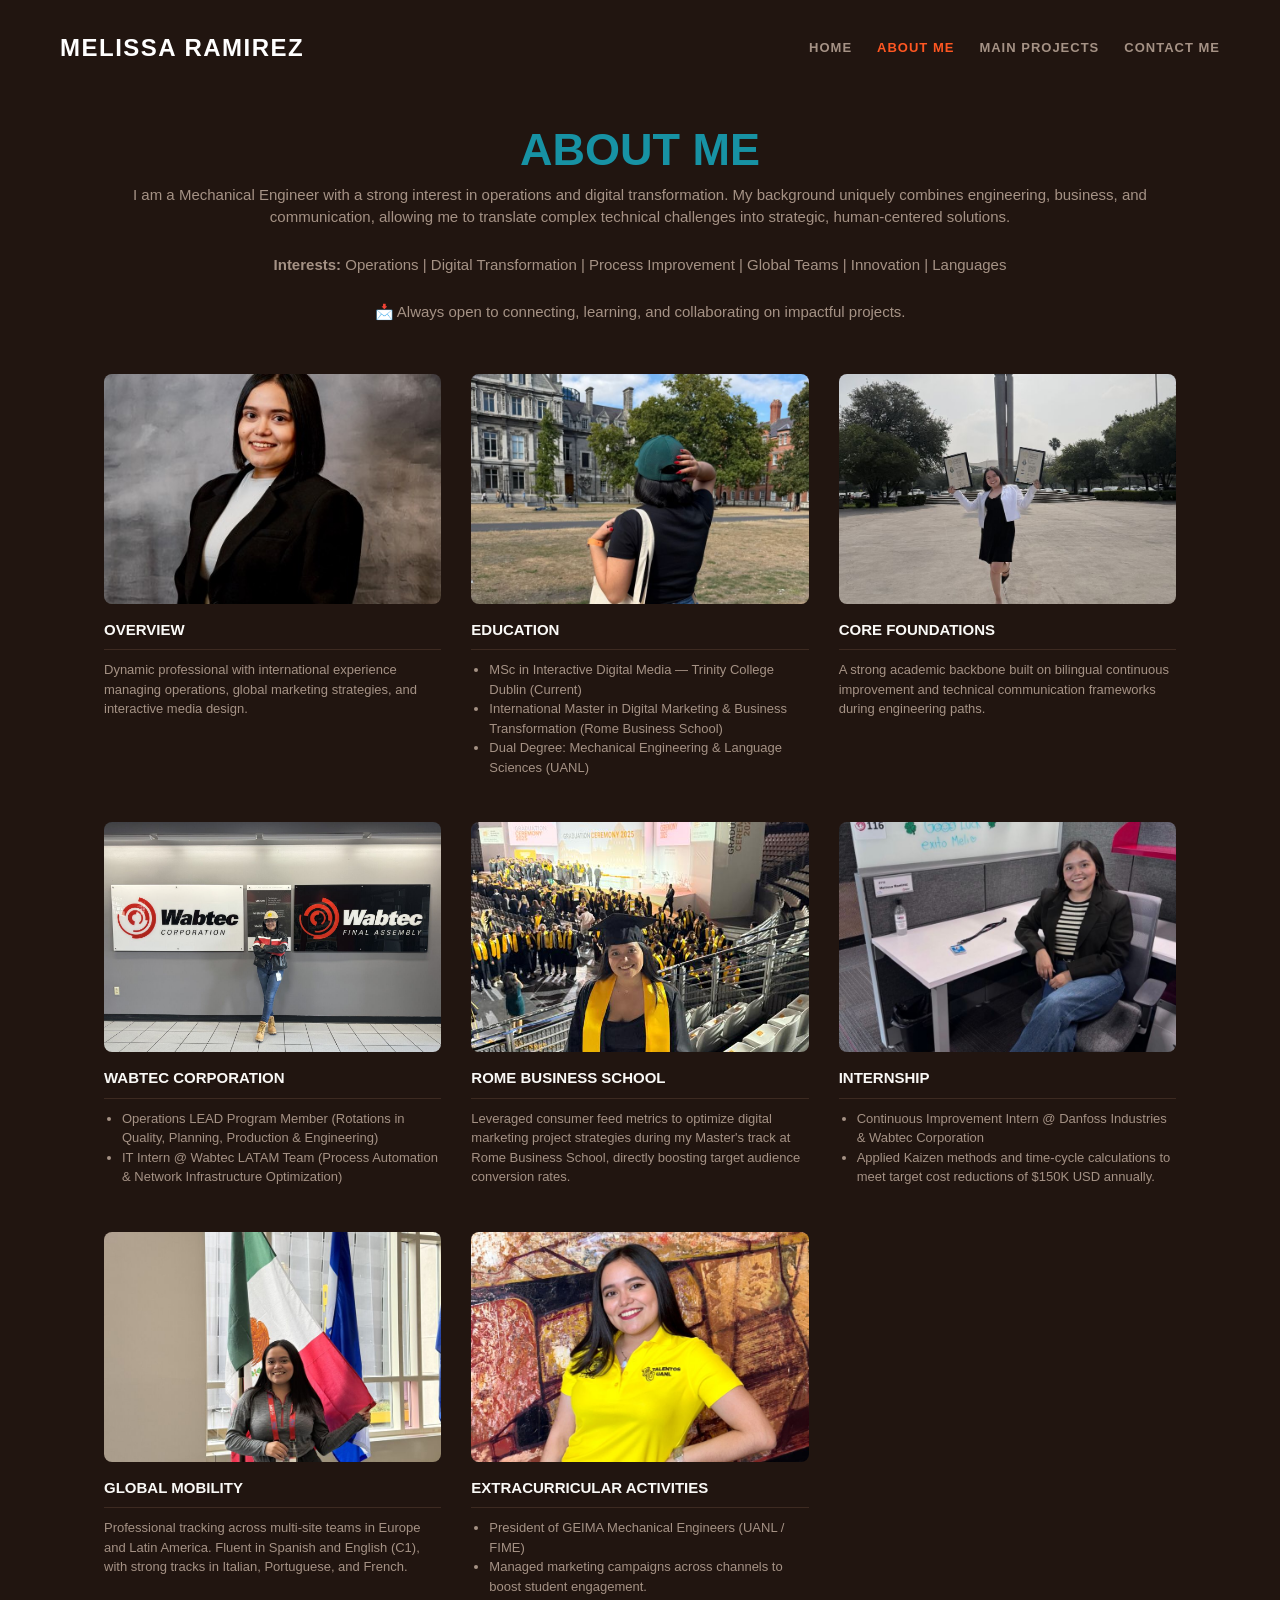
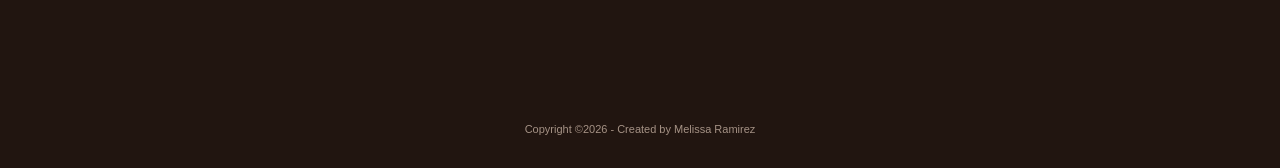
==== about.html @ 758a5d8a "Update about.html" ====
<!DOCTYPE html>
<html lang="en">
<head>
    <meta charset="UTF-8">
    <meta name="viewport" content="width=device-width, initial-scale=1.0">
    <title>About Me | Melissa Ramirez</title>
    <link rel="stylesheet" href="css/style.css">
</head>
<body>
    <header>
        <div class="logo">
            <h1>Melissa Ramirez</h1>
        </div>
        <nav class="menu">
            <a href="index.html">Home</a>
            <a href="about.html" class="active">About me</a>
            <a href="projects.html">Main Projects</a>
            <a href="contact.html">Contact me</a>
        </nav>
    </header>

    <main class="gallery-layout-container"> 
        <section class="gallery-header">
            <h2>About Me</h2>
            <p>I am a Mechanical Engineer with a strong interest in operations and digital transformation. My background uniquely combines engineering, business, and communication, allowing me to translate complex technical challenges into strategic, human-centered solutions.</p>
            <p class="interests"><strong>Interests:</strong> Operations | Digital Transformation | Process Improvement | Global Teams | Innovation | Languages</p>
            <p class="contact-prompt">📩 Always open to connecting, learning, and collaborating on impactful projects.</p>
        </section>

        <section class="editorial-about-grid">
            <article class="about-grid-card">
                <div class="card-image-box">
                    <img src="images/img1.jpg" alt="Melissa Ramirez Executive Portrait">
                </div>
                <div class="card-text-content">
                    <h3>Overview</h3>
                    <p>Dynamic professional with international experience managing operations, global marketing strategies, and interactive media design.</p>
                </div>
            </article>
            <article class="about-grid-card">
                <div class="card-image-box">
                    <img src="images/img2.jpg" alt="Trinity College Dublin Campus Asset">
                </div>
                <div class="card-text-content">
                    <h3>Education</h3>
                    <ul>
                        <li>MSc in Interactive Digital Media — Trinity College Dublin (Current)</li>
                        <li>International Master in Digital Marketing & Business Transformation (Rome Business School)</li>
                        <li>Dual Degree: Mechanical Engineering & Language Sciences (UANL)</li>
                    </ul>
                </div>
            </article>
            <article class="about-grid-card">
                <div class="card-image-box">
                    <img src="images/img3.jpg" alt="Double Degree Graduation Ceremony">
                </div>
                <div class="card-text-content">
                    <h3>Core Foundations</h3>
                    <p>A strong academic backbone built on bilingual continuous improvement and technical communication frameworks during engineering paths.</p>
                </div>
            </article>
            <article class="about-grid-card">
                <div class="card-image-box">
                    <img src="images/img4.jpg" alt="Wabtec Corporation Manufacturing Plant Assembly">
                </div>
                <div class="card-text-content">
                    <h3>Wabtec Corporation</h3>
                    <ul>
                        <li>Operations LEAD Program Member (Rotations in Quality, Planning, Production & Engineering)</li>
                        <li>IT Intern @ Wabtec LATAM Team (Process Automation & Network Infrastructure Optimization)</li>
                    </ul>
                </div>
            </article>
            <article class="about-grid-card">
                <div class="card-image-box">
                    <img src="images/img5.jpg" alt="Digital Marketing Master Graduation Profile">
                </div>
                <div class="card-text-content">
                    <h3>Rome Business School</h3>
                    <p>Leveraged consumer feed metrics to optimize digital marketing project strategies during my Master's track at Rome Business School, directly boosting target audience conversion rates.</p>
                </div>
            </article>
            <article class="about-grid-card">
                <div class="card-image-box">
                    <img src="images/img6.jpg" alt="Working at Manufacturing Plant Desk Station">
                </div>
                <div class="card-text-content">
                    <h3>Internship</h3>
                    <ul>
                        <li>Continuous Improvement Intern @ Danfoss Industries & Wabtec Corporation </li>
                        <li>Applied Kaizen methods and time-cycle calculations to meet target cost reductions of $150K USD annually.</li>
                    </ul>
                </div>
            </article>
            <article class="about-grid-card">
                <div class="card-image-box">
                    <img src="images/img7.jpg" alt="Melissa Ramirez International Mobility Setup">
                </div>
                <div class="card-text-content">
                    <h3>Global Mobility</h3>
                    <p>Professional tracking across multi-site teams in Europe and Latin America. Fluent in Spanish and English (C1), with strong tracks in Italian, Portuguese, and French.</p>
                </div>
            </article>
            <article class="about-grid-card">
                <div class="card-image-box">
                    <img src="images/img8.jpg" alt="GEIMA Mechanical Engineers UANL Team Group">
                </div>
                <div class="card-text-content">
                    <h3>Extracurricular activities</h3>
                    <ul>
                        <li>President of GEIMA Mechanical Engineers (UANL / FIME)</li>
                        <li>Managed marketing campaigns across channels to boost student engagement.</li>
                    </ul>
                </div>
            </article>
        </section>
    </main>   

    <footer>
        <p>Copyright &copy;2026 - Created by Melissa Ramirez</p>
    </footer>
    <script src="js/script.js"></script>
</body>
</html>
---- css/style.css ----
:root {
    --bg-dark: #211510;
    --bg-canvas: #f7f4eb;
    --primary-orange: #FF5722;
    --primary-orange-hover: #e04613;
    --text-light: #ffffff;
    --text-muted: #a59285;
    --text-dark: #1b2d36;
    --accent-teal: #1792A4;
}

* {
    margin: 0;
    padding: 0;
    box-sizing: border-box;
}

body {
    background-color: var(--bg-dark);
    font-family: 'Arial', sans-serif;
    color: var(--text-light);
    min-height: 100vh;
    display: flex;
    flex-direction: column;
    justify-content: space-between;
    line-height: 1.5;
}

img {
    max-width: 100%;
    display: block;
}

header {
    display: flex;
    justify-content: space-between;
    align-items: center;
    padding: 30px 60px;
    width: 100%;
}

header .logo h1 {
    font-size: 24px;
    letter-spacing: 1.5px;
    text-transform: uppercase;
}

header .menu {
    display: flex;
    gap: 25px;
}

header .menu a {
    color: var(--text-muted);
    text-decoration: none;
    font-weight: bold;
    font-size: 13px;
    text-transform: uppercase;
    letter-spacing: 1px;
}

header .menu a:hover, header .menu a.active {
    color: var(--primary-orange);
}

.desktop-menu-bar {
    display: flex;
    justify-content: center;
    gap: 35px;
    padding: 5px 0 25px;
    font-size: 11px;
    text-transform: uppercase;
    letter-spacing: 2px;
    color: var(--text-muted);
}

.graphic-hero, .gallery-layout-container, .contact-main-container {
    max-width: 1200px;
    margin: 20px auto 80px;
    padding: 0 5%;
}

.graphic-hero {
    margin-top: 30px;
    text-align: center;
}

.location-tag {
    display: block;
    font-size: 11px;
    font-weight: bold;
    letter-spacing: 2px;
    color: #a5e6ef;
    margin-bottom: 25px;
}

.giant-title {
    font-size: 65px;
    text-transform: uppercase;
    line-height: 0.9;
}

.bottom-title {
    color: var(--text-muted);
    margin-top: 10px;
}

.image-stack-container {
    position: relative;
    width: 100%;
    max-width: 800px;
    height: 340px; 
    margin: 15px auto; 
    display: flex;
    justify-content: center;
    align-items: center;
    z-index: 2;
}

.stacked-card {
    position: absolute;
    width: 220px;
    height: 220px;
    background-color: var(--text-light);
    border-radius: 16px;
    overflow: hidden;
    box-shadow: 0 15px 35px rgba(0, 0, 0, 0.3);
}

.stacked-card img, .card-image-box img, .contact-photo {
    width: 100%;
    height: 100%;
    object-fit: cover;
}

.card-left { transform: translateX(-210px) translateY(15px) rotate(-12deg); z-index: 1; }
.card-right { transform: translateX(210px) translateY(20px) rotate(12deg); z-index: 1; }
.card-center { transform: translateX(0) rotate(-1deg); z-index: 3; width: 230px; height: 230px; border: 4px solid var(--text-light); }

.image-stack-container:hover .card-left { transform: translateX(-270px) translateY(5px) rotate(-18deg); }
.image-stack-container:hover .card-right { transform: translateX(270px) translateY(10px) rotate(18deg); }
.image-stack-container:hover .card-center { transform: scale(1.05) rotate(0deg); }

.hero-intro-text {
    max-width: 540px;
    margin: 30px auto 0;
    text-align: center;
}

.hero-intro-text p, .gallery-header p {
    font-size: 15px;
    color: var(--text-muted);
    margin-bottom: 25px;
}

.graphic-btn, .send-btn {
    display: inline-block;
    background-color: var(--primary-orange);
    color: var(--text-light);
    text-decoration: none;
    font-size: 13px;
    font-weight: bold;
    text-transform: uppercase;
    padding: 12px 30px;
    border-radius: 20px;
    border: 1px solid var(--primary-orange);
    cursor: pointer;
}

.graphic-btn:hover, .send-btn:hover {
    background-color: var(--primary-orange-hover);
}

.gallery-header {
    text-align: center;
    margin-bottom: 50px;
}

.gallery-header h2 {
    font-size: 45px;
    text-transform: uppercase;
    color: var(--accent-teal); 
}

.editorial-about-grid {
    display: grid;
    grid-template-columns: repeat(3, 1fr); 
    gap: 30px; 
}

.about-grid-card {
    display: flex;
    flex-direction: column;
}

.card-image-box {
    width: 100%;
    height: 230px; 
    overflow: hidden;
    border-radius: 8px;
    background-color: #3d2a21; 
}

.about-grid-card:hover .card-image-box img { transform: scale(1.05); }

.card-text-content { padding: 15px 0; }

.card-text-content h3 {
    font-size: 15px;
    font-weight: bold;
    text-transform: uppercase;
    color: #faf9f6; 
    border-bottom: 1px solid #3d2a21;
    padding-bottom: 8px;
    margin-bottom: 10px;
}

.card-text-content p, .card-text-content ul {
    font-size: 13px;
    color: var(--text-muted); 
}

.card-text-content ul { padding-left: 18px; }

.desktop-canvas {
    position: relative;
    width: calc(100vw - 120px);
    max-width: 1400px;
    height: 72vh;
    min-height: 520px;
    margin: 0 auto;
    background-color: var(--bg-canvas); 
    border-radius: 32px;
    overflow: hidden;
}

.desktop-center-title {
    position: absolute;
    top: 50%;
    left: 54%;
    transform: translate(-50%, -50%);
    text-align: center;
}

.desktop-center-title .script-title {
    font-style: italic;
    font-family: Georgia, serif;
    color: #e0532b; 
    font-size: 32px;
    display: block;
}

.desktop-center-title .bold-title {
    font-size: 80px;
    text-transform: uppercase;
    color: var(--text-dark); 
}

.desktop-center-title .year-title {
    color: #8c969a;
    font-size: 14px;
    display: block;
}

.desktop-item {
    position: absolute;
    display: flex;
    flex-direction: column;
    align-items: center;
    cursor: pointer;
    z-index: 10;
    padding: 10px;
}

.desktop-item .folder-icon { font-size: 42px; }

.desktop-item .item-name {
    font-size: 11px;
    font-weight: bold;
    color: var(--text-dark);
    text-transform: uppercase;
}

.desktop-item:hover { transform: scale(1.08); z-index: 100; }

.pos-1 { top: 12%; left: 24%; transform: rotate(-3deg); }
.pos-2 { top: 12%; right: 14%; transform: rotate(4deg); }
.pos-3 { top: 46%; left: 21%; transform: rotate(3deg); }
.pos-4 { top: 46%; right: 11%; transform: rotate(-4deg); }
.pos-5 { bottom: 10%; left: 28%; transform: rotate(-2deg); }
.pos-6 { bottom: 10%; right: 18%; transform: rotate(5deg); }
.pos-7 { top: 8%; left: 54%; transform: rotate(2deg); }

.desktop-tooltip {
    display: none;
    position: absolute;
    width: 280px;
    background: var(--text-light);
    color: #333333;
    padding: 18px;
    border-radius: 20px;
    border: 1px solid #e9edf2;
    z-index: 999;
}

.desktop-item:hover .desktop-tooltip { display: block; }

.desktop-tooltip h4 { color: #e0532b; font-size: 15px; }

.desktop-tooltip .tooltip-date { 
    font-size: 11px; 
    color: #718096; 
    font-weight: bold; 
    text-transform: uppercase; 
}

.desktop-tooltip p { font-size: 12.5px; color: #4a5568; }

.pos-1 .desktop-tooltip, .pos-3 .desktop-tooltip, .pos-5 .desktop-tooltip { left: 115%; top: -10px; }
.pos-2 .desktop-tooltip, .pos-4 .desktop-tooltip, .pos-6 .desktop-tooltip, .pos-7 .desktop-tooltip { right: 115%; top: -10px; }

.desktop-sidebar-dock {
    position: absolute;
    left: 20px;
    top: 50%;
    transform: translateY(-50%);
    padding: 18px 12px;
    background: rgba(255, 255, 255, 0.8);
    border-radius: 20px;
}

.dock-list { 
    list-style: none; 
    display: flex; 
    flex-direction: column; 
    gap: 14px; 
}

.dock-icon {
    font-size: 24px;
    width: 32px;
    height: 32px;
    display: flex;
    justify-content: center;
    align-items: center;
    cursor: pointer;
    position: relative;
}

.dock-icon:hover { transform: scale(1.2); }

.dock-label {
    display: none;
    position: absolute;
    left: 42px;
    top: 50%;
    transform: translateY(-50%);
    background-color: var(--text-dark);
    color: var(--text-light);
    font-size: 11px;
    font-weight: bold;
    padding: 6px 12px;
    border-radius: 20px;
    white-space: nowrap;
}

.dock-icon:hover .dock-label { display: flex; }

.contact-container-grid {
    display: grid;
    grid-template-columns: 280px 1fr; 
    gap: 50px; 
    margin-top: 30px;
}

.contact-photo {
    max-width: 240px; 
    height: 300px; 
    border-radius: 16px;
    margin-bottom: 20px;
}

.direct-contact-box {
    background: rgba(255, 255, 255, 0.05);
    padding: 20px;
    border-radius: 16px;
}

.direct-contact-box h3 {
    font-size: 11px;
    text-transform: uppercase;
    color: var(--primary-orange); 
}

.contact-row-link {
    display: flex;
    align-items: center;
    gap: 10px;
    color: var(--text-light);
    text-decoration: none;
    font-size: 13px;
}

.contact-form { display: flex; flex-direction: column; gap: 25px; }

.contact-form .form-group { display: flex; flex-direction: column; gap: 8px; }

.contact-form label { font-size: 11px; font-weight: bold; color: var(--text-muted); }

.contact-form input, .contact-form textarea {
    width: 100%;
    background: transparent;
    border: none;
    border-bottom: 1px solid var(--text-muted);
    padding: 10px 0;
    font-family: inherit;
    font-size: 14px;
    color: var(--text-light);
    outline: none;
}

.contact-form textarea { height: 100px; resize: none; }

footer {
    text-align: center;
    padding: 30px 0;
    font-size: 11px;
    color: var(--text-muted);
}

@media (max-width: 950px) {
    .editorial-about-grid { grid-template-columns: repeat(2, 1fr); }
    .contact-container-grid { grid-template-columns: 1fr; }
}

@media (max-width: 800px) {
    header { padding: 20px 30px; flex-direction: column; gap: 15px; }

    .desktop-canvas { 
        height: auto; 
        padding: 40px 20px; 
        display: flex; 
        flex-direction: column; 
        gap: 25px; 
        align-items: center; 
    }

    .desktop-item { 
        position: relative; 
        top: auto; left: auto; right: auto; bottom: auto; 
        transform: none !important;
        width: 100%;
        max-width: 250px;
    }

    .desktop-center-title, .desktop-sidebar-dock, .desktop-menu-bar { display: none; }
    .image-stack-container { max-width: 420px; height: 280px; }
    .card-left { transform: translateX(-65px) translateY(10px) rotate(-8deg); }
    .card-right { transform: translateX(65px) translateY(15px) rotate(8deg); }
}

@media (max-width: 650px) {
    .editorial-about-grid { grid-template-columns: 1fr; }
}
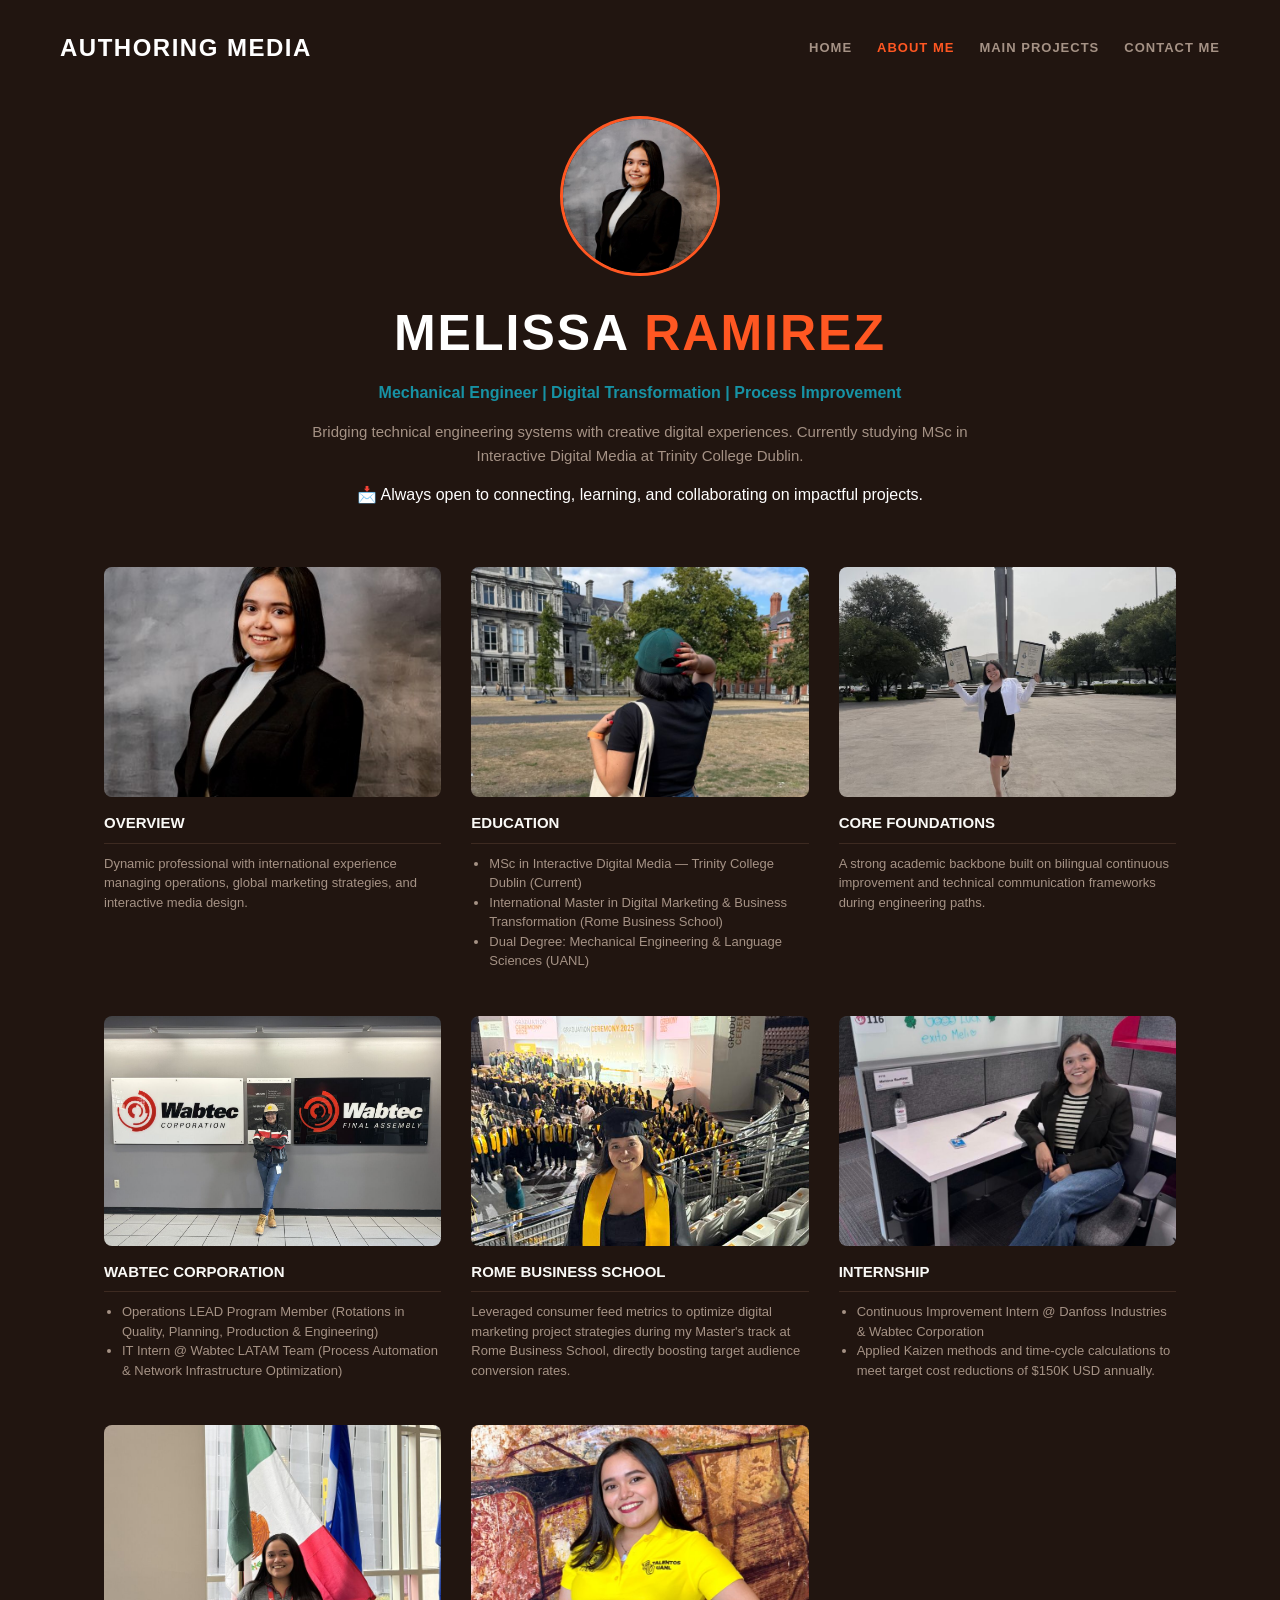
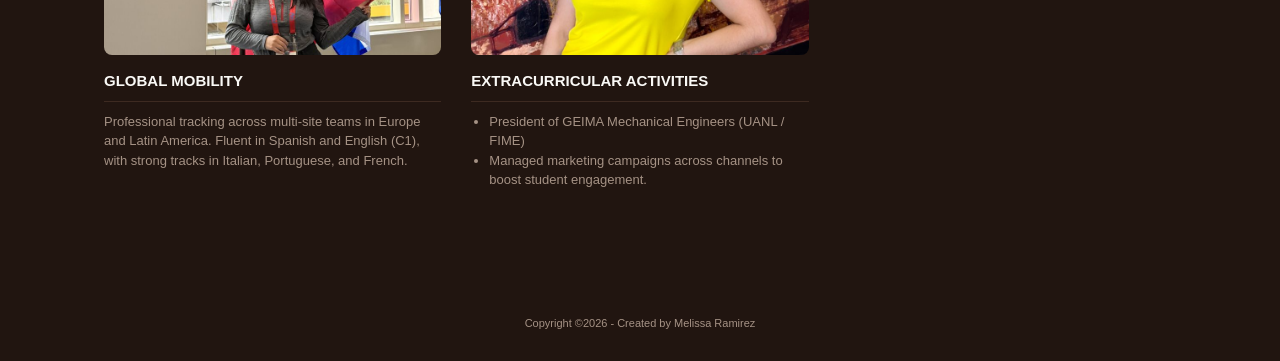
==== commit db62e9a6: "Update about.html" ====
--- a/about.html
+++ b/about.html
@@ -9,7 +9,7 @@
 <body>
     <header>
         <div class="logo">
-            <h1>Melissa Ramirez</h1>
+            <h1>Authoring Media</h1>
         </div>
         <nav class="menu">
             <a href="index.html">Home</a>
@@ -20,10 +20,13 @@
     </header>
 
     <main class="gallery-layout-container"> 
-        <section class="gallery-header">
-            <h2>About Me</h2>
-            <p>I am a Mechanical Engineer with a strong interest in operations and digital transformation. My background uniquely combines engineering, business, and communication, allowing me to translate complex technical challenges into strategic, human-centered solutions.</p>
-            <p class="interests"><strong>Interests:</strong> Operations | Digital Transformation | Process Improvement | Global Teams | Innovation | Languages</p>
+        <section class="about-hero-centered">
+            <div class="about-profile-circle">
+                <img src="images/img1.jpg" alt="Melissa Ramirez">
+            </div>
+            <h2 class="about-hero-title">MELISSA <span class="highlight-text">RAMIREZ</span></h2>
+            <p class="about-hero-subtitle">Mechanical Engineer | Digital Transformation | Process Improvement</p>
+            <p class="about-hero-description">Bridging technical engineering systems with creative digital experiences. Currently studying MSc in Interactive Digital Media at Trinity College Dublin.</p>
             <p class="contact-prompt">📩 Always open to connecting, learning, and collaborating on impactful projects.</p>
         </section>
 
--- a/css/style.css
+++ b/css/style.css
@@ -171,15 +171,50 @@
     background-color: var(--primary-orange-hover);
 }
 
-.gallery-header {
+.about-hero-centered {
     text-align: center;
-    margin-bottom: 50px;
-}
-
-.gallery-header h2 {
-    font-size: 45px;
-    text-transform: uppercase;
-    color: var(--accent-teal); 
+    margin-bottom: 60px;
+}
+
+.about-profile-circle {
+    width: 160px;
+    height: 160px;
+    border-radius: 50%;
+    overflow: hidden;
+    margin: 0 auto 20px;
+    border: 3px solid var(--primary-orange);
+}
+
+.about-profile-circle img {
+    width: 100%;
+    height: 100%;
+    object-fit: cover;
+}
+
+.about-hero-title {
+    font-size: 50px;
+    text-transform: uppercase;
+    letter-spacing: 2px;
+    margin-bottom: 10px;
+}
+
+.highlight-text {
+    color: var(--primary-orange);
+}
+
+.about-hero-subtitle {
+    font-size: 16px;
+    font-weight: bold;
+    color: var(--accent-teal);
+    margin-bottom: 15px;
+}
+
+.about-hero-description {
+    font-size: 15px;
+    color: var(--text-muted);
+    max-width: 700px;
+    margin: 0 auto 15px;
+    line-height: 1.6;
 }
 
 .editorial-about-grid {
@@ -281,7 +316,7 @@
     text-transform: uppercase;
 }
 
-.desktop-item:hover { transform: scale(1.08); z-index: 100; }
+.desktop-item:hover { transform: scale(1.08); }
 
 .pos-1 { top: 12%; left: 24%; transform: rotate(-3deg); }
 .pos-2 { top: 12%; right: 14%; transform: rotate(4deg); }
@@ -303,7 +338,7 @@
     z-index: 999;
 }
 
-.desktop-item:hover .desktop-tooltip { display: block; }
+.desktop-item.active-folder .desktop-tooltip { display: block; }
 
 .desktop-tooltip h4 { color: #e0532b; font-size: 15px; }
 
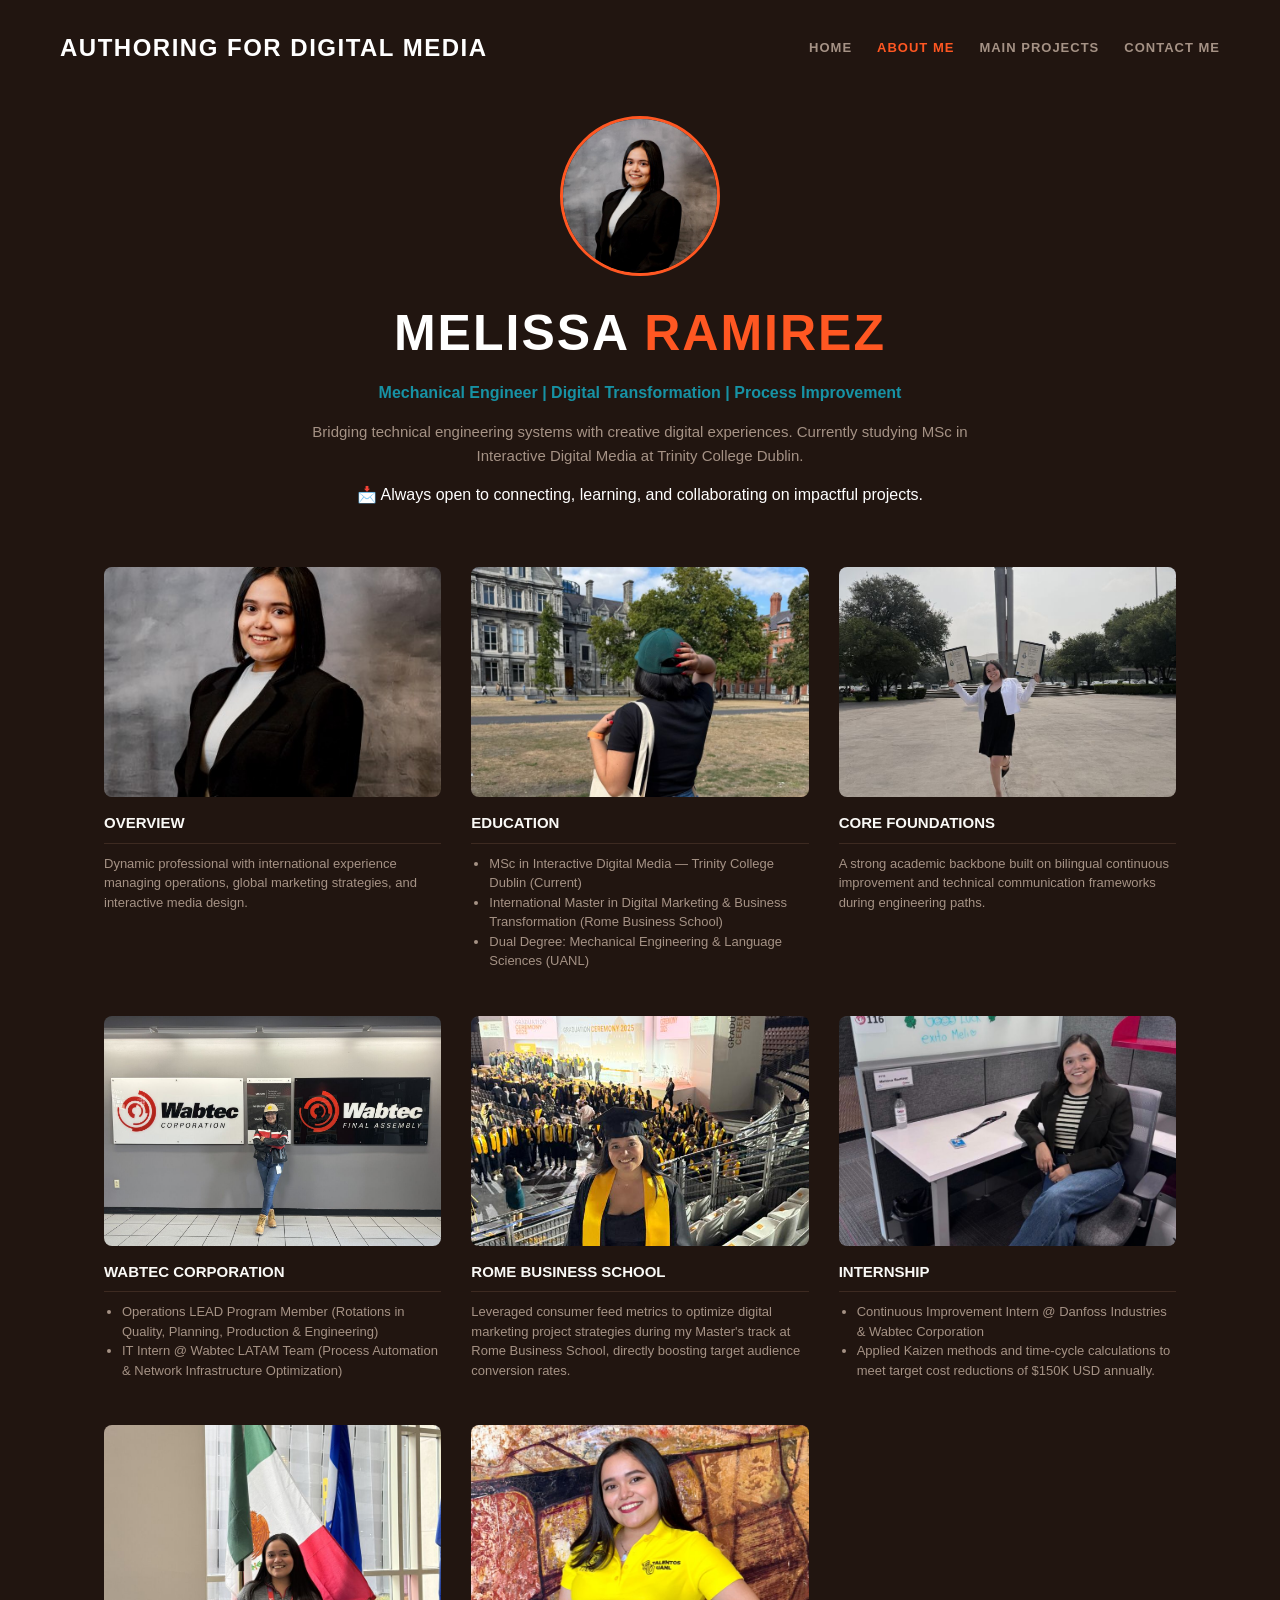
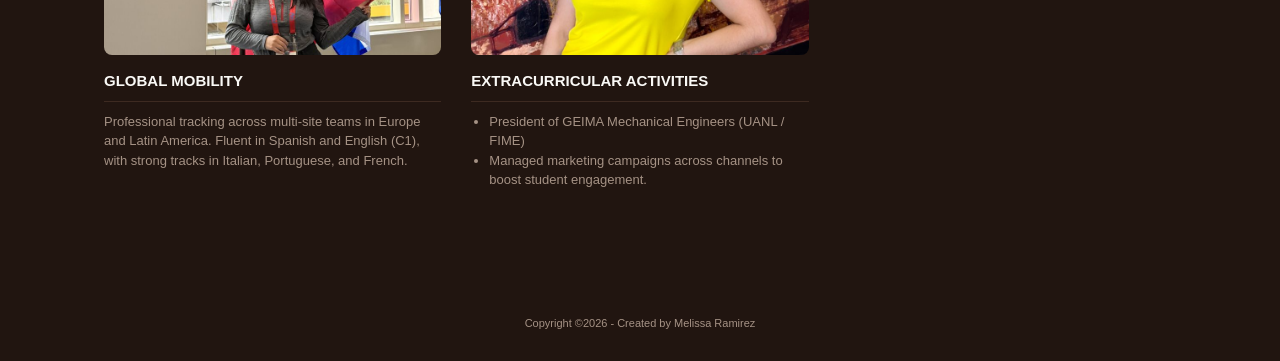
==== commit e74ba881: "Change header title in about.html Updated header title from 'Authoring Media' to 'AUTHORING FOR DIGI" ====
--- a/about.html
+++ b/about.html
@@ -9,7 +9,7 @@
 <body>
     <header>
         <div class="logo">
-            <h1>Authoring Media</h1>
+            <h1>AUTHORING FOR DIGITAL MEDIA</h1>
         </div>
         <nav class="menu">
             <a href="index.html">Home</a>
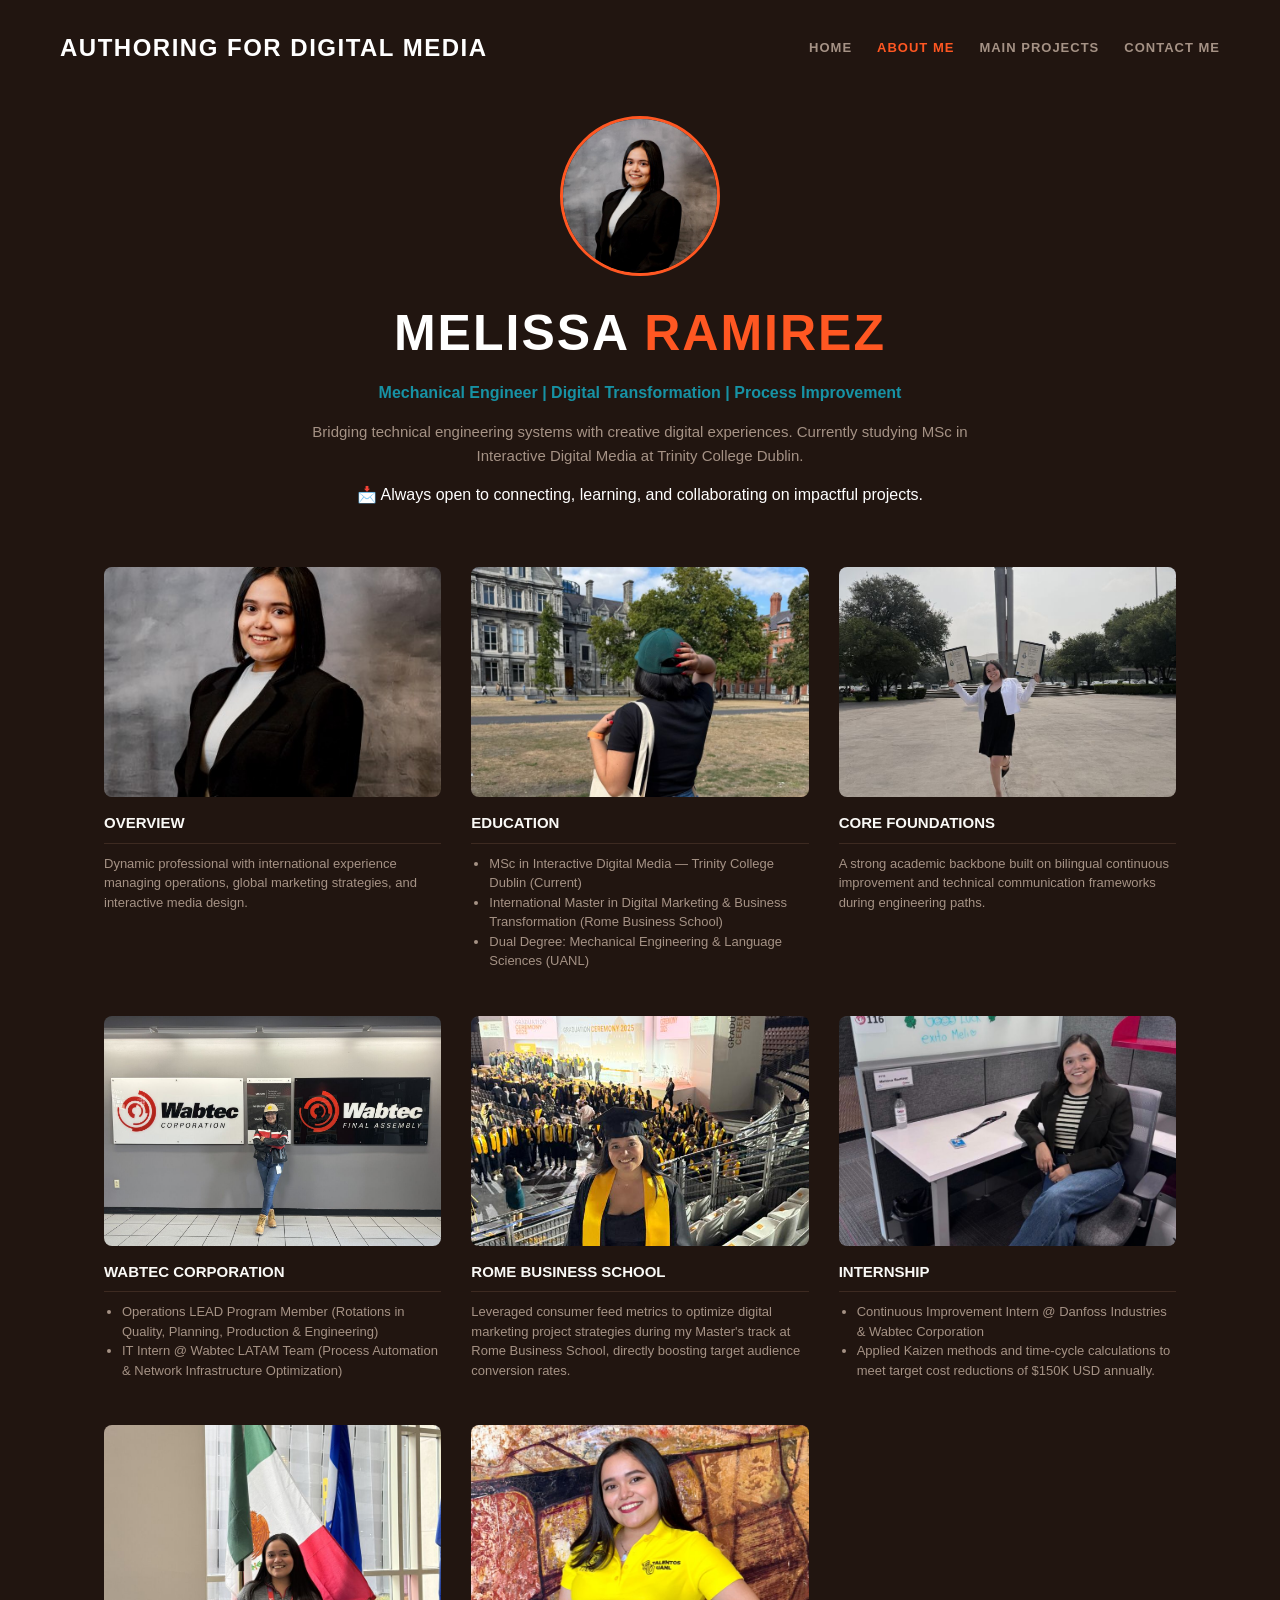
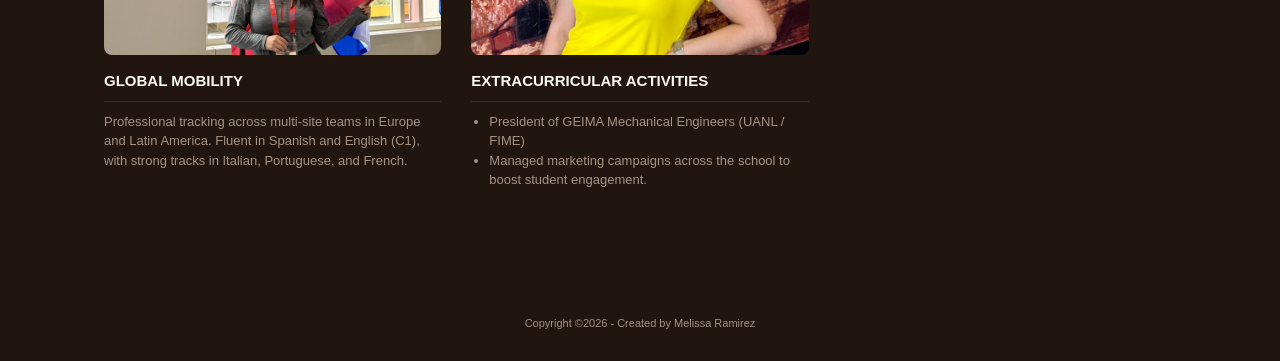
==== commit e099b58e: "Update about.html" ====
--- a/about.html
+++ b/about.html
@@ -112,7 +112,7 @@
                     <h3>Extracurricular activities</h3>
                     <ul>
                         <li>President of GEIMA Mechanical Engineers (UANL / FIME)</li>
-                        <li>Managed marketing campaigns across channels to boost student engagement.</li>
+                        <li>Managed marketing campaigns across the school to boost student engagement.</li>
                     </ul>
                 </div>
             </article>
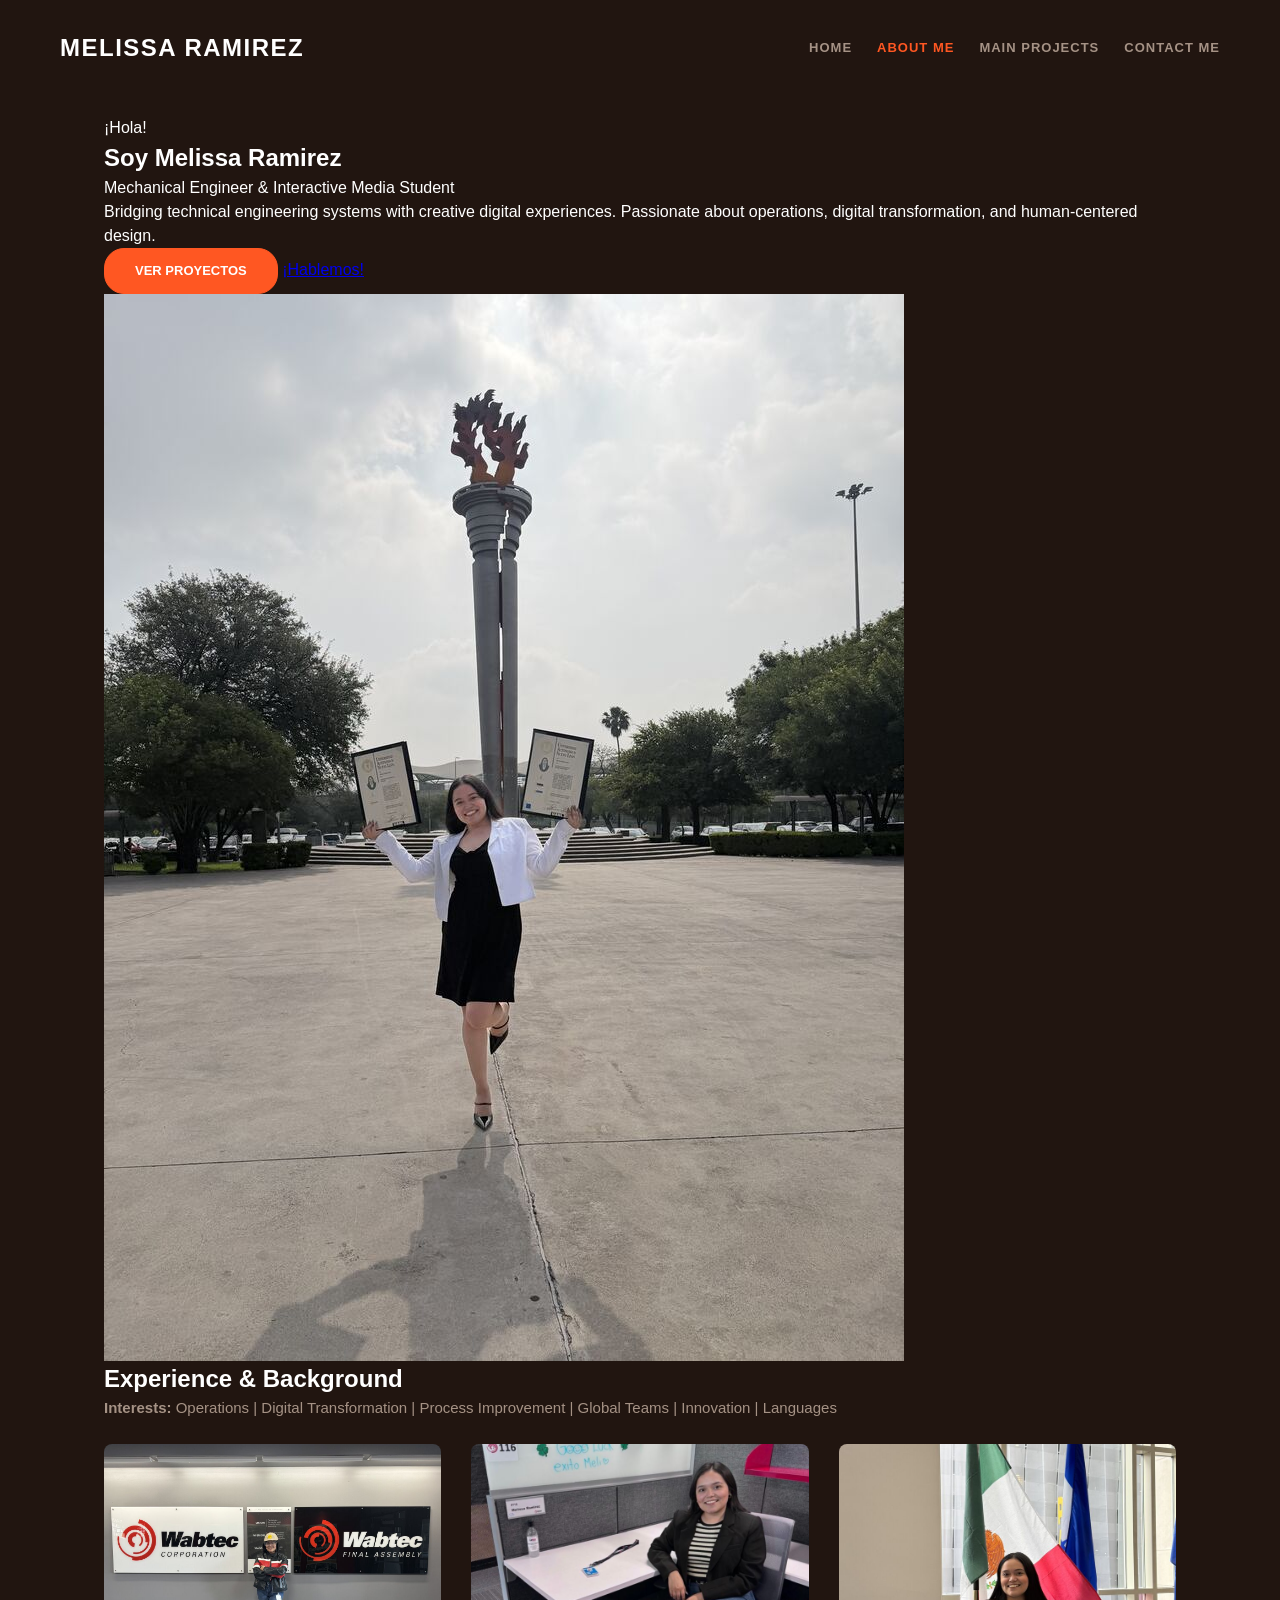
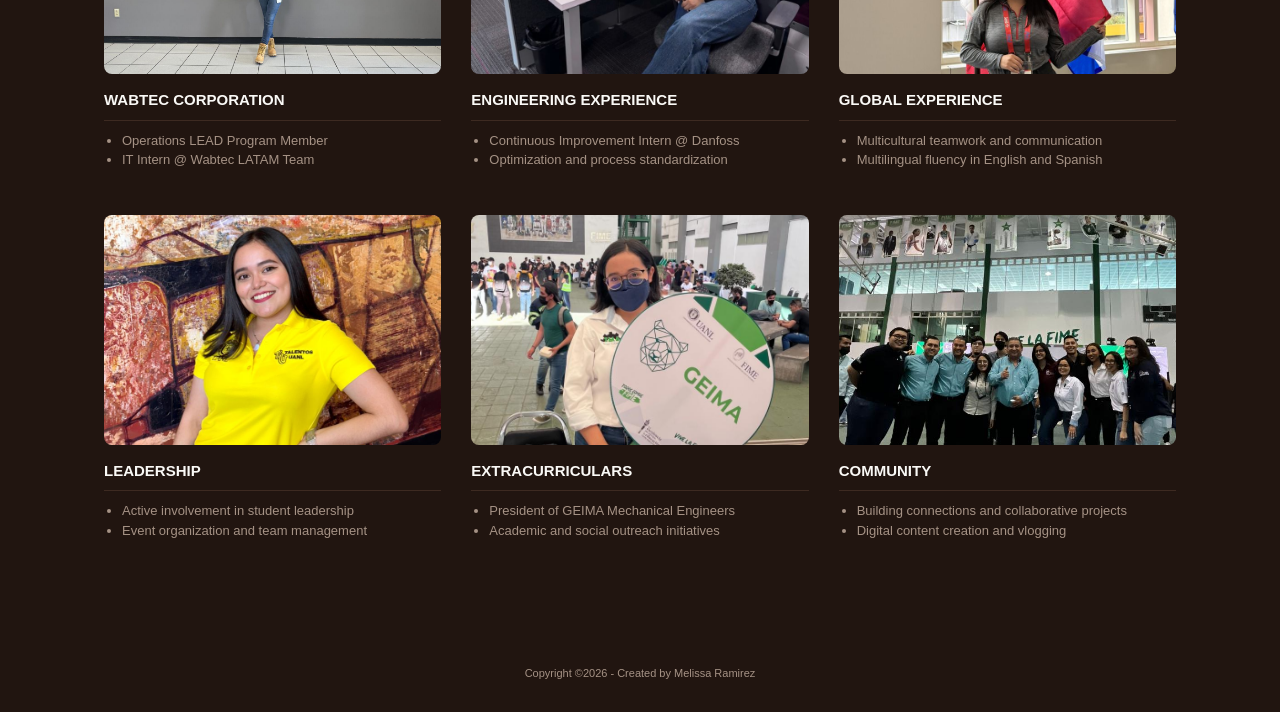
==== commit f8b197a7: "about.html with new layout and content Updated the structure and content of the about page, enhancin" ====
--- a/about.html
+++ b/about.html
@@ -9,7 +9,7 @@
 <body>
     <header>
         <div class="logo">
-            <h1>AUTHORING FOR DIGITAL MEDIA</h1>
+            <h1>Melissa Ramirez</h1>
         </div>
         <nav class="menu">
             <a href="index.html">Home</a>
@@ -20,99 +20,102 @@
     </header>
 
     <main class="gallery-layout-container"> 
-        <section class="about-hero-centered">
-            <div class="about-profile-circle">
-                <img src="images/img1.jpg" alt="Melissa Ramirez">
+        <section class="about-hero-creative">
+            <div class="about-intro-text">
+                <span class="greeting-badge">¡Hola!</span>
+                <h2>Soy <strong>Melissa Ramirez</strong></h2>
+                <p class="role-subtitle">Mechanical Engineer & Interactive Media Student</p>
+                <p class="bio-text">Bridging technical engineering systems with creative digital experiences. Passionate about operations, digital transformation, and human-centered design.</p>
+                <div class="about-actions">
+                    <a href="projects.html" class="graphic-btn">Ver proyectos</a>
+                    <a href="contact.html" class="outline-btn">¡Hablemos!</a>
+                </div>
             </div>
-            <h2 class="about-hero-title">MELISSA <span class="highlight-text">RAMIREZ</span></h2>
-            <p class="about-hero-subtitle">Mechanical Engineer | Digital Transformation | Process Improvement</p>
-            <p class="about-hero-description">Bridging technical engineering systems with creative digital experiences. Currently studying MSc in Interactive Digital Media at Trinity College Dublin.</p>
-            <p class="contact-prompt">📩 Always open to connecting, learning, and collaborating on impactful projects.</p>
+            <div class="about-illustration-box">
+                <img src="images/img3.jpg" alt="Melissa Ramirez Graduation" class="featured-about-img">
+            </div>
+        </section>
+
+        <section class="gallery-header">
+            <h2>Experience & Background</h2>
+            <p class="interests"><strong>Interests:</strong> Operations | Digital Transformation | Process Improvement | Global Teams | Innovation | Languages</p>
         </section>
 
         <section class="editorial-about-grid">
             <article class="about-grid-card">
                 <div class="card-image-box">
-                    <img src="images/img1.jpg" alt="Melissa Ramirez Executive Portrait">
-                </div>
-                <div class="card-text-content">
-                    <h3>Overview</h3>
-                    <p>Dynamic professional with international experience managing operations, global marketing strategies, and interactive media design.</p>
-                </div>
-            </article>
-            <article class="about-grid-card">
-                <div class="card-image-box">
-                    <img src="images/img2.jpg" alt="Trinity College Dublin Campus Asset">
-                </div>
-                <div class="card-text-content">
-                    <h3>Education</h3>
-                    <ul>
-                        <li>MSc in Interactive Digital Media — Trinity College Dublin (Current)</li>
-                        <li>International Master in Digital Marketing & Business Transformation (Rome Business School)</li>
-                        <li>Dual Degree: Mechanical Engineering & Language Sciences (UANL)</li>
-                    </ul>
-                </div>
-            </article>
-            <article class="about-grid-card">
-                <div class="card-image-box">
-                    <img src="images/img3.jpg" alt="Double Degree Graduation Ceremony">
-                </div>
-                <div class="card-text-content">
-                    <h3>Core Foundations</h3>
-                    <p>A strong academic backbone built on bilingual continuous improvement and technical communication frameworks during engineering paths.</p>
-                </div>
-            </article>
-            <article class="about-grid-card">
-                <div class="card-image-box">
-                    <img src="images/img4.jpg" alt="Wabtec Corporation Manufacturing Plant Assembly">
+                    <img src="images/img4.jpg" alt="Wabtec Corporation Plant">
                 </div>
                 <div class="card-text-content">
                     <h3>Wabtec Corporation</h3>
                     <ul>
-                        <li>Operations LEAD Program Member (Rotations in Quality, Planning, Production & Engineering)</li>
-                        <li>IT Intern @ Wabtec LATAM Team (Process Automation & Network Infrastructure Optimization)</li>
+                        <li>Operations LEAD Program Member</li>
+                        <li>IT Intern @ Wabtec LATAM Team</li>
                     </ul>
                 </div>
             </article>
+
             <article class="about-grid-card">
                 <div class="card-image-box">
-                    <img src="images/img5.jpg" alt="Digital Marketing Master Graduation Profile">
+                    <img src="images/img6.jpg" alt="Manufacturing Workstation">
                 </div>
                 <div class="card-text-content">
-                    <h3>Rome Business School</h3>
-                    <p>Leveraged consumer feed metrics to optimize digital marketing project strategies during my Master's track at Rome Business School, directly boosting target audience conversion rates.</p>
-                </div>
-            </article>
-            <article class="about-grid-card">
-                <div class="card-image-box">
-                    <img src="images/img6.jpg" alt="Working at Manufacturing Plant Desk Station">
-                </div>
-                <div class="card-text-content">
-                    <h3>Internship</h3>
+                    <h3>Engineering Experience</h3>
                     <ul>
-                        <li>Continuous Improvement Intern @ Danfoss Industries & Wabtec Corporation </li>
-                        <li>Applied Kaizen methods and time-cycle calculations to meet target cost reductions of $150K USD annually.</li>
+                        <li>Continuous Improvement Intern @ Danfoss</li>
+                        <li>Optimization and process standardization</li>
                     </ul>
                 </div>
             </article>
+
             <article class="about-grid-card">
                 <div class="card-image-box">
-                    <img src="images/img7.jpg" alt="Melissa Ramirez International Mobility Setup">
+                    <img src="images/img7.jpg" alt="International Representation">
                 </div>
                 <div class="card-text-content">
-                    <h3>Global Mobility</h3>
-                    <p>Professional tracking across multi-site teams in Europe and Latin America. Fluent in Spanish and English (C1), with strong tracks in Italian, Portuguese, and French.</p>
+                    <h3>Global Experience</h3>
+                    <ul>
+                        <li>Multicultural teamwork and communication</li>
+                        <li>Multilingual fluency in English and Spanish</li>
+                    </ul>
                 </div>
             </article>
+
             <article class="about-grid-card">
                 <div class="card-image-box">
-                    <img src="images/img8.jpg" alt="GEIMA Mechanical Engineers UANL Team Group">
+                    <img src="images/img8.jpg" alt="Leadership Student Event">
                 </div>
                 <div class="card-text-content">
-                    <h3>Extracurricular activities</h3>
+                    <h3>Leadership</h3>
                     <ul>
-                        <li>President of GEIMA Mechanical Engineers (UANL / FIME)</li>
-                        <li>Managed marketing campaigns across the school to boost student engagement.</li>
+                        <li>Active involvement in student leadership</li>
+                        <li>Event organization and team management</li>
+                    </ul>
+                </div>
+            </article>
+
+            <article class="about-grid-card">
+                <div class="card-image-box">
+                    <img src="images/img9.jpg" alt="GEIMA Student Group">
+                </div>
+                <div class="card-text-content">
+                    <h3>Extracurriculars</h3>
+                    <ul>
+                        <li>President of GEIMA Mechanical Engineers</li>
+                        <li>Academic and social outreach initiatives</li>
+                    </ul>
+                </div>
+            </article>
+
+            <article class="about-grid-card">
+                <div class="card-image-box">
+                    <img src="images/img10.jpg" alt="Team Collaboration Event">
+                </div>
+                <div class="card-text-content">
+                    <h3>Community</h3>
+                    <ul>
+                        <li>Building connections and collaborative projects</li>
+                        <li>Digital content creation and vlogging</li>
                     </ul>
                 </div>
             </article>
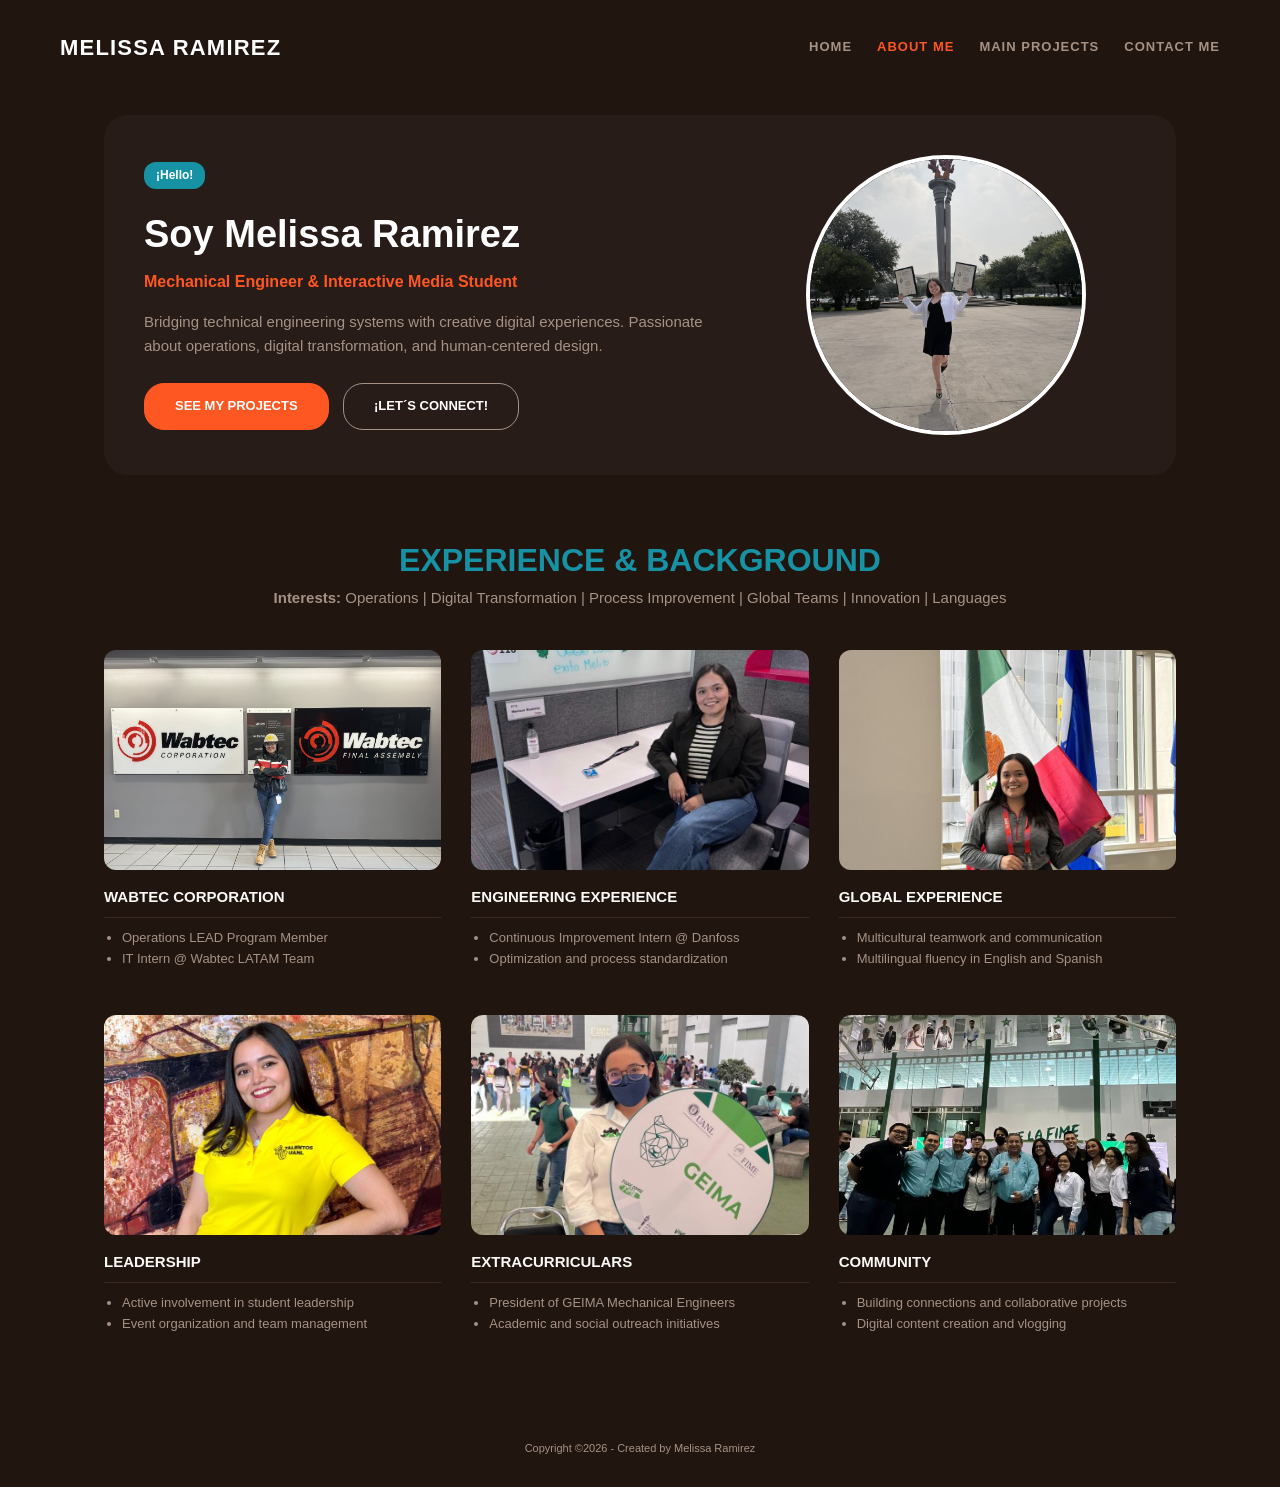
==== commit b09e4007: "Fix HTML encoding issues in about.html" ====
--- a/about.html
+++ b/about.html
@@ -22,13 +22,13 @@
     <main class="gallery-layout-container"> 
         <section class="about-hero-creative">
             <div class="about-intro-text">
-                <span class="greeting-badge">¡Hola!</span>
+                <span class="greeting-badge">¡Hello!</span>
                 <h2>Soy <strong>Melissa Ramirez</strong></h2>
                 <p class="role-subtitle">Mechanical Engineer & Interactive Media Student</p>
                 <p class="bio-text">Bridging technical engineering systems with creative digital experiences. Passionate about operations, digital transformation, and human-centered design.</p>
                 <div class="about-actions">
-                    <a href="projects.html" class="graphic-btn">Ver proyectos</a>
-                    <a href="contact.html" class="outline-btn">¡Hablemos!</a>
+                    <a href="projects.html" class="graphic-btn">See my projects</a>
+                    <a href="contact.html" class="outline-btn">¡Let´s connect!</a>
                 </div>
             </div>
             <div class="about-illustration-box">
--- a/css/style.css
+++ b/css/style.css
@@ -23,7 +23,7 @@
     display: flex;
     flex-direction: column;
     justify-content: space-between;
-    line-height: 1.5;
+    line-height: 1.6;
 }
 
 img {
@@ -40,9 +40,10 @@
 }
 
 header .logo h1 {
-    font-size: 24px;
-    letter-spacing: 1.5px;
-    text-transform: uppercase;
+    font-size: 22px;
+    letter-spacing: 1.2px;
+    text-transform: uppercase;
+    font-weight: bold;
 }
 
 header .menu {
@@ -63,25 +64,14 @@
     color: var(--primary-orange);
 }
 
-.desktop-menu-bar {
-    display: flex;
-    justify-content: center;
-    gap: 35px;
-    padding: 5px 0 25px;
-    font-size: 11px;
-    text-transform: uppercase;
-    letter-spacing: 2px;
-    color: var(--text-muted);
-}
-
 .graphic-hero, .gallery-layout-container, .contact-main-container {
     max-width: 1200px;
-    margin: 20px auto 80px;
+    margin: 20px auto 60px;
     padding: 0 5%;
 }
 
 .graphic-hero {
-    margin-top: 30px;
+    margin-top: 20px;
     text-align: center;
 }
 
@@ -91,18 +81,22 @@
     font-weight: bold;
     letter-spacing: 2px;
     color: #a5e6ef;
-    margin-bottom: 25px;
+    margin-bottom: 20px;
 }
 
 .giant-title {
-    font-size: 65px;
-    text-transform: uppercase;
-    line-height: 0.9;
+    font-size: 52px;
+    text-transform: uppercase;
+    letter-spacing: 1px;
+    line-height: 1.1;
+    font-weight: bold;
 }
 
 .bottom-title {
     color: var(--text-muted);
-    margin-top: 10px;
+    font-size: 32px;
+    margin-top: 15px;
+    font-weight: bold;
 }
 
 .image-stack-container {
@@ -110,7 +104,7 @@
     width: 100%;
     max-width: 800px;
     height: 340px; 
-    margin: 15px auto; 
+    margin: 25px auto; 
     display: flex;
     justify-content: center;
     align-items: center;
@@ -127,7 +121,7 @@
     box-shadow: 0 15px 35px rgba(0, 0, 0, 0.3);
 }
 
-.stacked-card img, .card-image-box img, .contact-photo {
+.stacked-card img, .card-image-box img, .contact-photo, .featured-about-img {
     width: 100%;
     height: 100%;
     object-fit: cover;
@@ -142,18 +136,19 @@
 .image-stack-container:hover .card-center { transform: scale(1.05) rotate(0deg); }
 
 .hero-intro-text {
-    max-width: 540px;
-    margin: 30px auto 0;
+    max-width: 580px;
+    margin: 25px auto 0;
     text-align: center;
 }
 
 .hero-intro-text p, .gallery-header p {
     font-size: 15px;
     color: var(--text-muted);
+    line-height: 1.6;
     margin-bottom: 25px;
 }
 
-.graphic-btn, .send-btn {
+.graphic-btn, .send-btn, .outline-btn {
     display: inline-block;
     background-color: var(--primary-orange);
     color: var(--text-light);
@@ -167,54 +162,82 @@
     cursor: pointer;
 }
 
+.outline-btn {
+    background-color: transparent;
+    color: var(--text-light);
+    border: 1px solid var(--text-muted);
+    margin-left: 10px;
+}
+
 .graphic-btn:hover, .send-btn:hover {
     background-color: var(--primary-orange-hover);
 }
 
-.about-hero-centered {
-    text-align: center;
+.outline-btn:hover {
+    border-color: var(--primary-orange);
+    color: var(--primary-orange);
+}
+
+.about-hero-creative {
+    display: grid;
+    grid-template-columns: 1.2fr 0.8fr;
+    gap: 40px;
+    align-items: center;
+    background: rgba(255, 255, 255, 0.03);
+    border-radius: 24px;
+    padding: 40px;
     margin-bottom: 60px;
 }
 
-.about-profile-circle {
-    width: 160px;
-    height: 160px;
+.greeting-badge {
+    background-color: var(--accent-teal);
+    color: var(--text-light);
+    font-size: 12px;
+    font-weight: bold;
+    padding: 4px 12px;
+    border-radius: 12px;
+    display: inline-block;
+    margin-bottom: 15px;
+}
+
+.about-intro-text h2 {
+    font-size: 38px;
+    color: var(--text-light);
+    margin-bottom: 5px;
+}
+
+.role-subtitle {
+    font-size: 16px;
+    color: var(--primary-orange);
+    font-weight: bold;
+    margin-bottom: 15px;
+}
+
+.bio-text {
+    font-size: 15px;
+    color: var(--text-muted);
+    margin-bottom: 25px;
+    line-height: 1.6;
+}
+
+.about-illustration-box {
+    width: 280px;
+    height: 280px;
     border-radius: 50%;
     overflow: hidden;
-    margin: 0 auto 20px;
-    border: 3px solid var(--primary-orange);
-}
-
-.about-profile-circle img {
-    width: 100%;
-    height: 100%;
-    object-fit: cover;
-}
-
-.about-hero-title {
-    font-size: 50px;
-    text-transform: uppercase;
-    letter-spacing: 2px;
-    margin-bottom: 10px;
-}
-
-.highlight-text {
-    color: var(--primary-orange);
-}
-
-.about-hero-subtitle {
-    font-size: 16px;
-    font-weight: bold;
-    color: var(--accent-teal);
-    margin-bottom: 15px;
-}
-
-.about-hero-description {
-    font-size: 15px;
-    color: var(--text-muted);
-    max-width: 700px;
-    margin: 0 auto 15px;
-    line-height: 1.6;
+    border: 4px solid var(--text-light);
+    margin: 0 auto;
+}
+
+.gallery-header {
+    text-align: center;
+    margin-bottom: 40px;
+}
+
+.gallery-header h2 {
+    font-size: 32px;
+    text-transform: uppercase;
+    color: var(--accent-teal); 
 }
 
 .editorial-about-grid {
@@ -230,9 +253,9 @@
 
 .card-image-box {
     width: 100%;
-    height: 230px; 
+    height: 220px; 
     overflow: hidden;
-    border-radius: 8px;
+    border-radius: 12px;
     background-color: #3d2a21; 
 }
 
@@ -401,11 +424,28 @@
 
 .dock-icon:hover .dock-label { display: flex; }
 
+.contact-canvas {
+    background-color: var(--bg-canvas);
+    border-radius: 32px;
+    padding: 50px 40px;
+    box-shadow: 0 20px 50px rgba(0, 0, 0, 0.3);
+    color: var(--text-dark);
+}
+
+.contact-canvas-title {
+    text-align: center;
+    font-size: 32px;
+    font-weight: bold;
+    color: var(--text-dark);
+    margin-bottom: 30px;
+    text-transform: uppercase;
+}
+
 .contact-container-grid {
     display: grid;
     grid-template-columns: 280px 1fr; 
     gap: 50px; 
-    margin-top: 30px;
+    align-items: flex-start;
 }
 
 .contact-photo {
@@ -416,9 +456,10 @@
 }
 
 .direct-contact-box {
-    background: rgba(255, 255, 255, 0.05);
+    background: rgba(27, 45, 54, 0.05);
     padding: 20px;
     border-radius: 16px;
+    border: 1px solid rgba(27, 45, 54, 0.1);
 }
 
 .direct-contact-box h3 {
@@ -431,26 +472,27 @@
     display: flex;
     align-items: center;
     gap: 10px;
-    color: var(--text-light);
+    color: var(--text-dark);
     text-decoration: none;
     font-size: 13px;
+    font-weight: bold;
 }
 
 .contact-form { display: flex; flex-direction: column; gap: 25px; }
 
 .contact-form .form-group { display: flex; flex-direction: column; gap: 8px; }
 
-.contact-form label { font-size: 11px; font-weight: bold; color: var(--text-muted); }
+.contact-form label { font-size: 11px; font-weight: bold; color: #555555; }
 
 .contact-form input, .contact-form textarea {
     width: 100%;
     background: transparent;
     border: none;
-    border-bottom: 1px solid var(--text-muted);
+    border-bottom: 1px solid #aaaaaa;
     padding: 10px 0;
     font-family: inherit;
     font-size: 14px;
-    color: var(--text-light);
+    color: var(--text-dark);
     outline: none;
 }
 
@@ -464,6 +506,7 @@
 }
 
 @media (max-width: 950px) {
+    .about-hero-creative { grid-template-columns: 1fr; text-align: center; }
     .editorial-about-grid { grid-template-columns: repeat(2, 1fr); }
     .contact-container-grid { grid-template-columns: 1fr; }
 }
@@ -488,7 +531,7 @@
         max-width: 250px;
     }
 
-    .desktop-center-title, .desktop-sidebar-dock, .desktop-menu-bar { display: none; }
+    .desktop-center-title, .desktop-sidebar-dock { display: none; }
     .image-stack-container { max-width: 420px; height: 280px; }
     .card-left { transform: translateX(-65px) translateY(10px) rotate(-8deg); }
     .card-right { transform: translateX(65px) translateY(15px) rotate(8deg); }
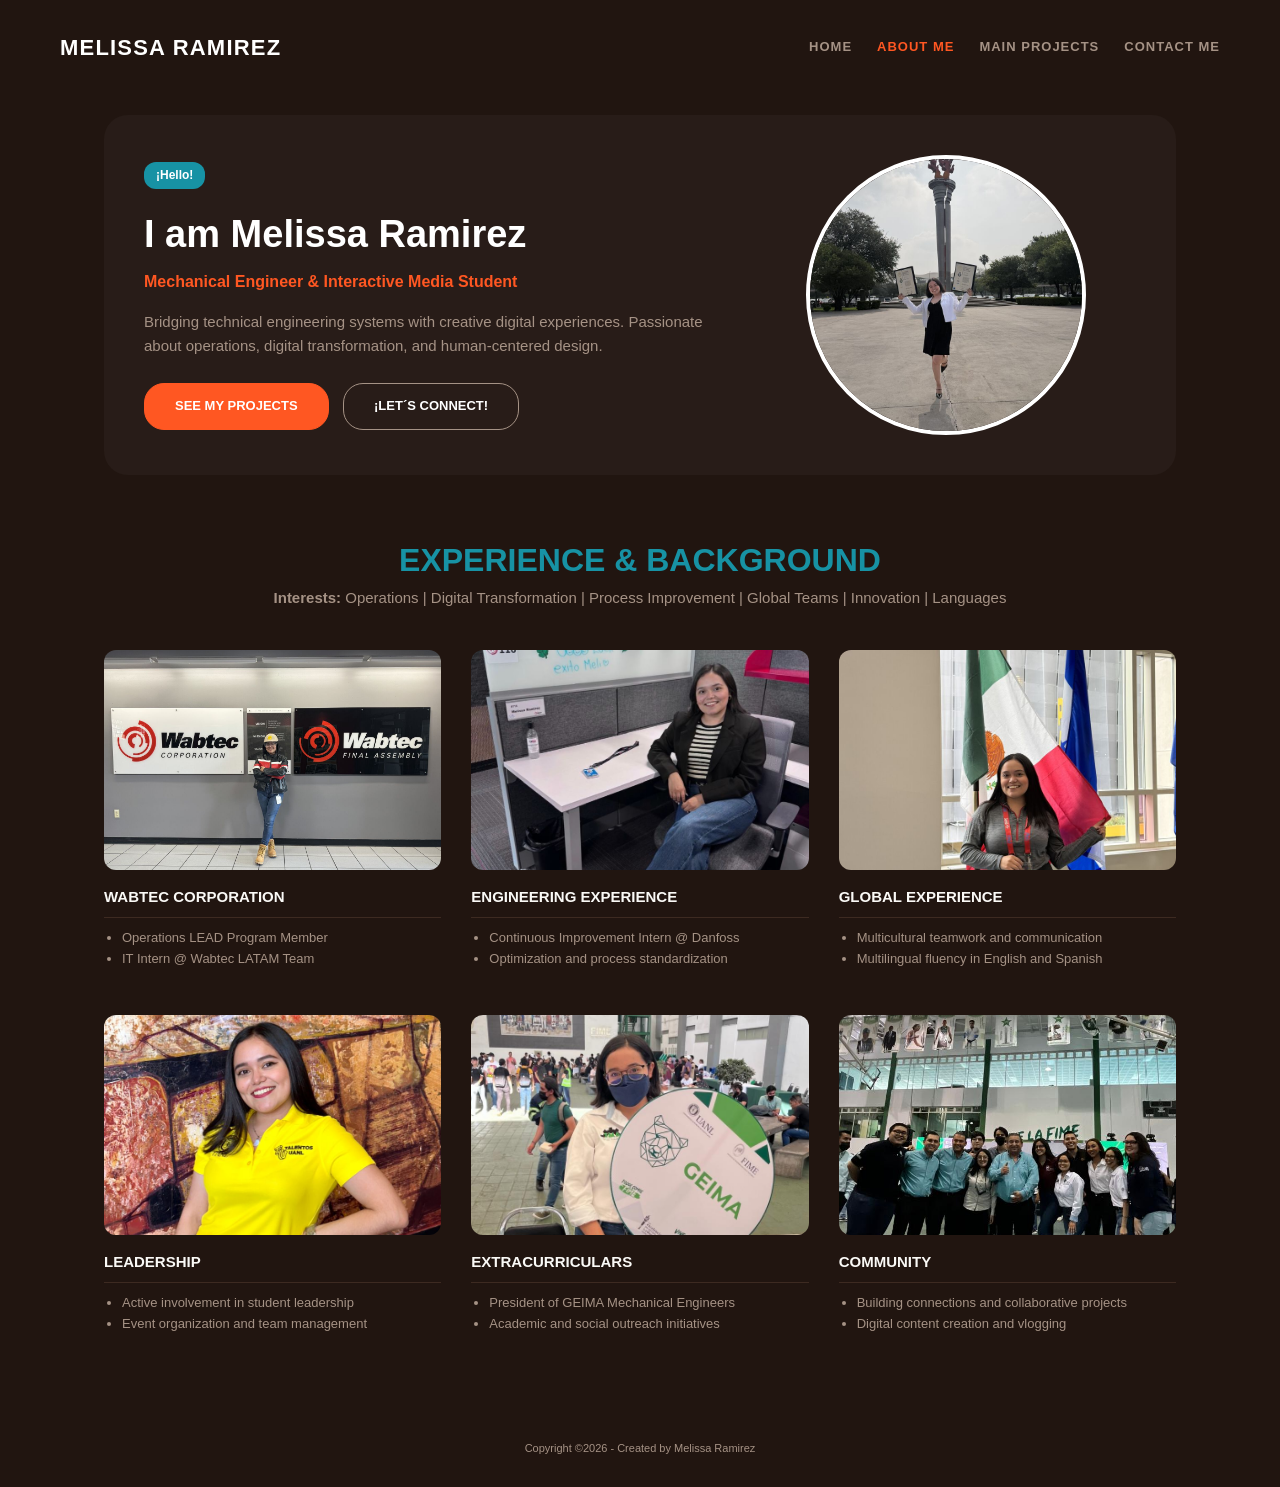
==== commit 9c59a4f6: "Revise introduction text and formatting in about.html Updated the introduction text and corrected mi" ====
--- a/about.html
+++ b/about.html
@@ -23,7 +23,7 @@
         <section class="about-hero-creative">
             <div class="about-intro-text">
                 <span class="greeting-badge">¡Hello!</span>
-                <h2>Soy <strong>Melissa Ramirez</strong></h2>
+                <h2>I am <strong>Melissa Ramirez</strong></h2>
                 <p class="role-subtitle">Mechanical Engineer & Interactive Media Student</p>
                 <p class="bio-text">Bridging technical engineering systems with creative digital experiences. Passionate about operations, digital transformation, and human-centered design.</p>
                 <div class="about-actions">
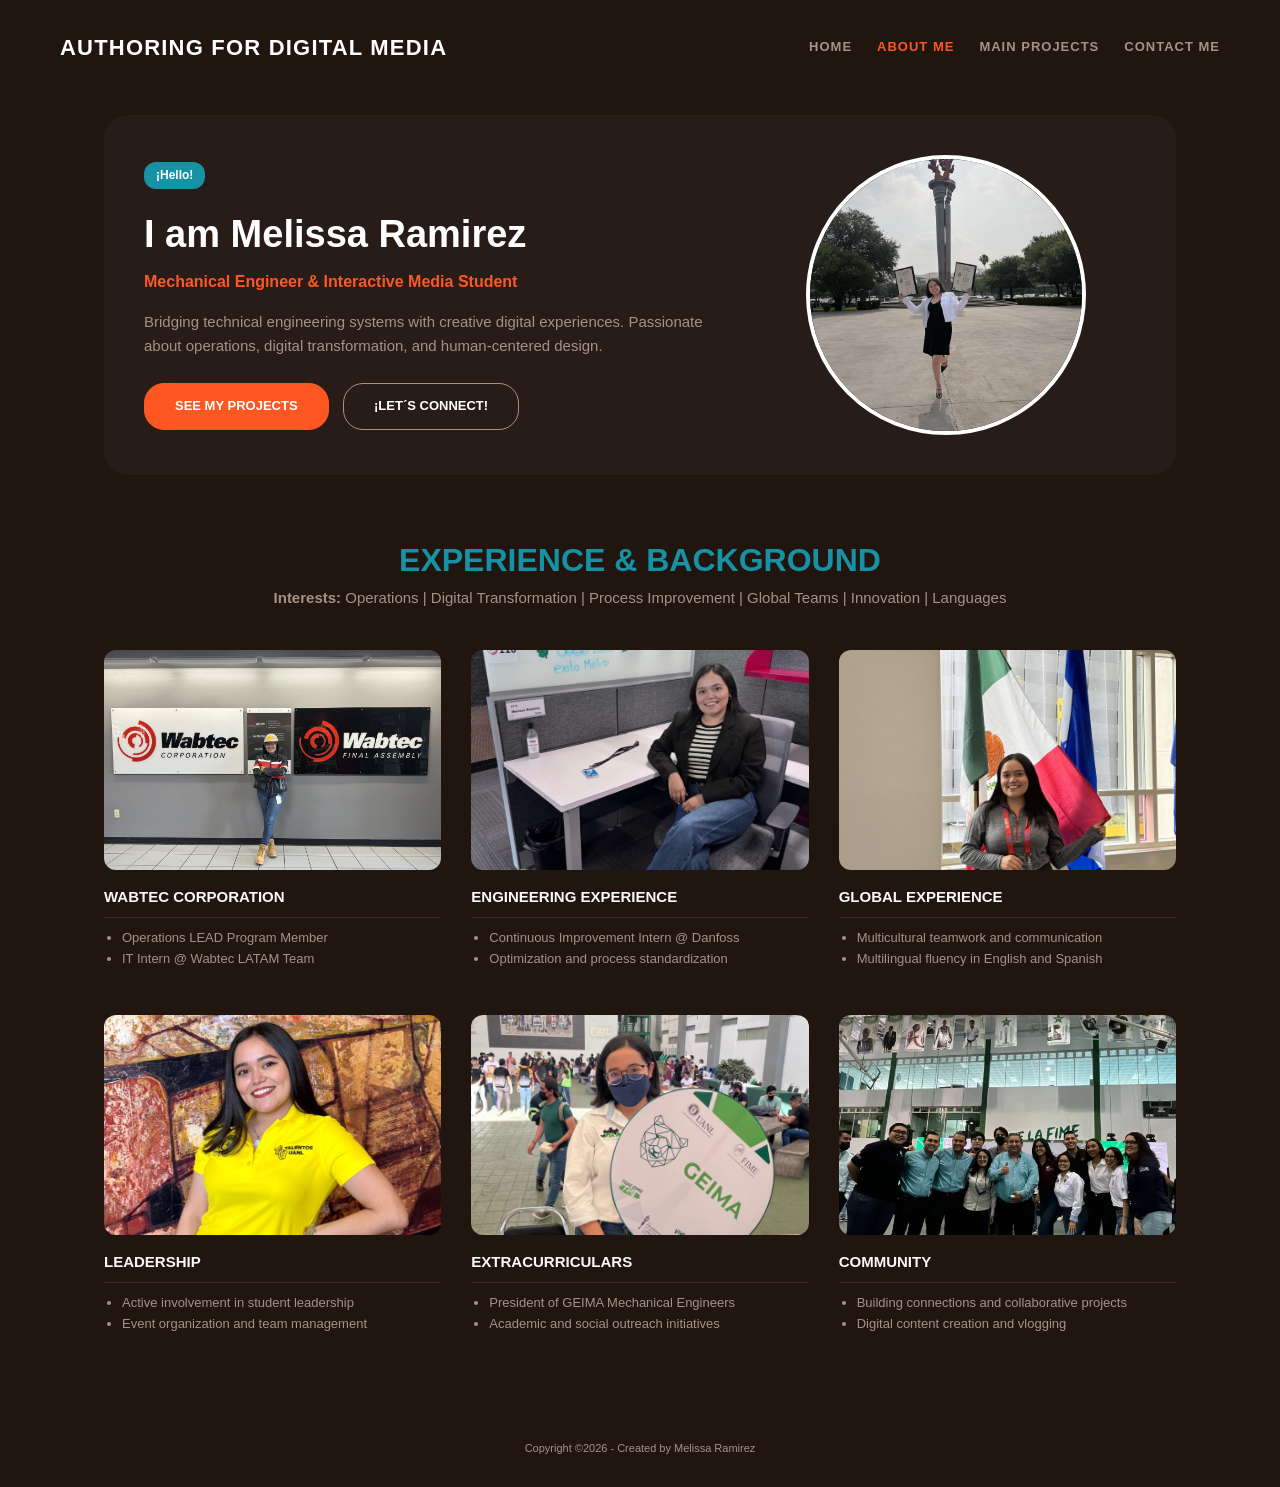
==== commit 741658c0: "Change header title and authoring details in about.html Updated header title and modified authoring " ====
--- a/about.html
+++ b/about.html
@@ -8,8 +8,8 @@
 </head>
 <body>
     <header>
-        <div class="logo">
-            <h1>Melissa Ramirez</h1>
+       <div class="logo">
+            <h1>Authoring for Digital Media</h1>
         </div>
         <nav class="menu">
             <a href="index.html">Home</a>
